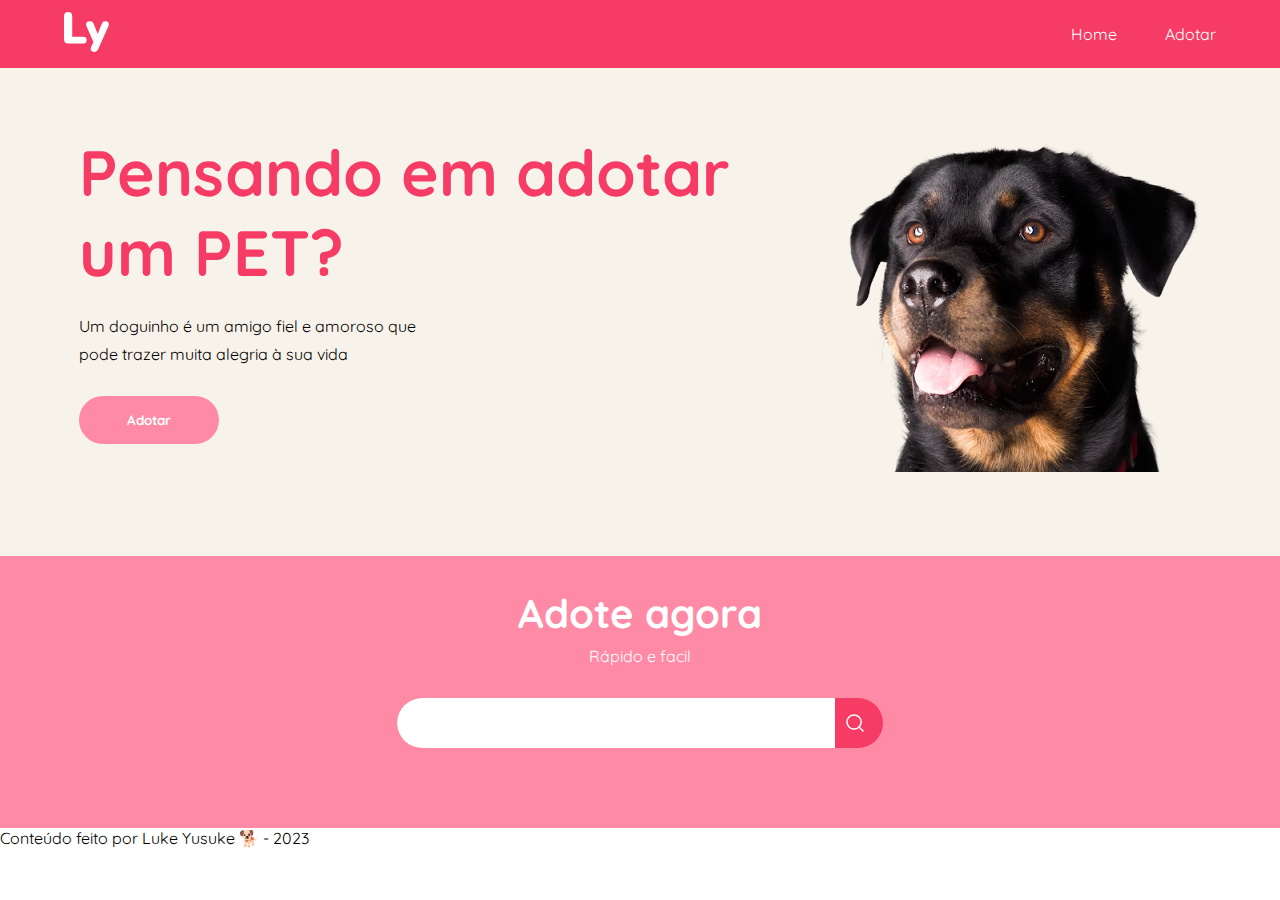
==== index.html @ aa053448 "Cria e estiliza seção de "Busca"" ====
<!DOCTYPE html>
<html lang="pt-BR">
    <head>
        <meta charset="UTF-8">
        <meta http-equiv="X-UA-Compatible" content="IE=edge">
        <meta name="viewport" content="width=device-width, initial-scale=1.0">
        <meta name="description" description="Site para a adoção de cachorros de raça"/>
        <link rel="preconnect" href="https://fonts.googleapis.com">
        <link rel="preconnect" href="https://fonts.gstatic.com" crossorigin>
        <link href="https://fonts.googleapis.com/css2?family=Inter:wght@200;400;500;800&family=Quicksand:wght@400;500;700&display=swap" rel="stylesheet">
        <link rel="stylesheet" type="text/css" href="css/main.css">
        <title> Adote-me </title>
    </head>
    <body>
        <header class="header padding-box">
            <div class="header__logo">
                <img src="./images/logo.svg" alt="Logo do Site">
            </div>
            <nav class="header__menu">
                <a class="header__link" href=".introduce-content">
                    <li class="header__item">Home</li>
                </a>
                <a class="header__link" href=".search-content">
                    <li class="header__item">Adotar</li>
                </a>
            </nav>
        </header>
        <main>
            <section class="introduce-content">
                <div class="introduce-content__box">
                    <div class="introduce-content__text">
                        <h1 class="introduce-content__h1"> Pensando em adotar<br/> um PET? </h1>
                        <p class="introduce-content__p"> Um doguinho é um amigo fiel e amoroso que<br/> pode trazer muita alegria à sua vida</p>
                        <a class="introduce-content__link" href="">
                            <button class="introduce-content__btn"> Adotar </button>
                        </a>
                    </div>
                    <div class="introduce-content__pet">
                        <img src="./images/dog.png" alt="Imagem de um Rottweiler">
                    </div>
                </div>
            </section>
            <section class="search-content">
                <div class="search-content__box">
                    <div class="search-content__text">
                        <h1 class="search-content__text__h1"> Adote agora</h1>
                        <span class="search-content__text__span">
                            Rápido e facil
                        </span>
                    </div>
                    <div class="search-content__position">
                        <div class="search-content__quest">
                            <input class="search-content__quest__input" type="text" name="dog">
                            <img class="search-content__quest__image"src="./images/lupa.svg" alt="">
                        </div>
                    </div>
                </div>
            </section>
        </main>
        <footer class="footer-content">
            <p class="footer-content__p"> Conteúdo feito por Luke Yusuke 🐕 - 2023</p>
        </footer>
    </body>
</html>
---- css/main.css ----
*,
*::before,
*::after {
  font-family: Quicksand, "sans-serif";
  box-sizing: border-box;
  margin: 0;
  padding: 0;
  scroll-behavior: smooth;
}

.header {
  background-color: #F63B65;
  display: flex;
  align-items: center;
  justify-content: space-between;
  max-width: 100%;
  width: 100%;
}
.header__menu {
  display: flex;
  gap: 3rem;
  list-style: none;
}
.header__link {
  text-decoration: none;
  color: #FFF;
  transition: 0.3s;
}
.header__link:hover {
  color: rgba(0, 0, 0, 0.7);
}

.introduce-content {
  background-color: #F8F3EA;
  padding: 2rem 2rem 5rem 2rem;
}
.introduce-content__box {
  display: flex;
  align-items: center;
  justify-content: space-around;
  flex-wrap: wrap;
  max-width: 1366px;
}
.introduce-content__h1 {
  font-size: 4rem;
  color: #F63B65;
}
.introduce-content__p {
  margin: 1.25rem 0 1.75rem 0;
  line-height: 1.75rem;
}
.introduce-content__btn {
  background-color: #FF8AA5;
  color: #FFF;
  cursor: pointer;
  border: none;
  border-radius: 2rem;
  font-weight: bold;
  transition: 0.3s;
  padding: 1rem 3rem;
}
.introduce-content__btn:hover {
  background-color: #f76083;
}

.search-content {
  background-color: #FF8AA5;
  padding: 2rem 2rem 5rem 2rem;
}
.search-content__box {
  max-width: 1366px;
}
.search-content__position {
  display: flex;
  justify-content: center;
  align-items: center;
}
.search-content__text {
  text-align: center;
  color: #FFF;
}
.search-content__text__h1 {
  font-size: 2.5rem;
}
.search-content__text__span {
  display: block;
  margin: 0.5rem 0 2rem 0;
}
.search-content__quest {
  position: relative;
  border-radius: 5rem;
  display: flex;
  align-items: center;
  justify-content: space-between;
  width: 40%;
  background-color: #F63B65;
}
.search-content__quest__input {
  border-radius: 5rem 0 0 5rem;
  border: none;
  font-size: 1.25rem;
  padding-left: 1rem;
  height: 50px;
  outline: 0;
  width: 90%;
}
.search-content__quest__image {
  cursor: pointer;
  right: 1rem;
  position: absolute;
}

.padding-box {
  padding: 0.75rem 4rem;
}

/*# sourceMappingURL=main.css.map */
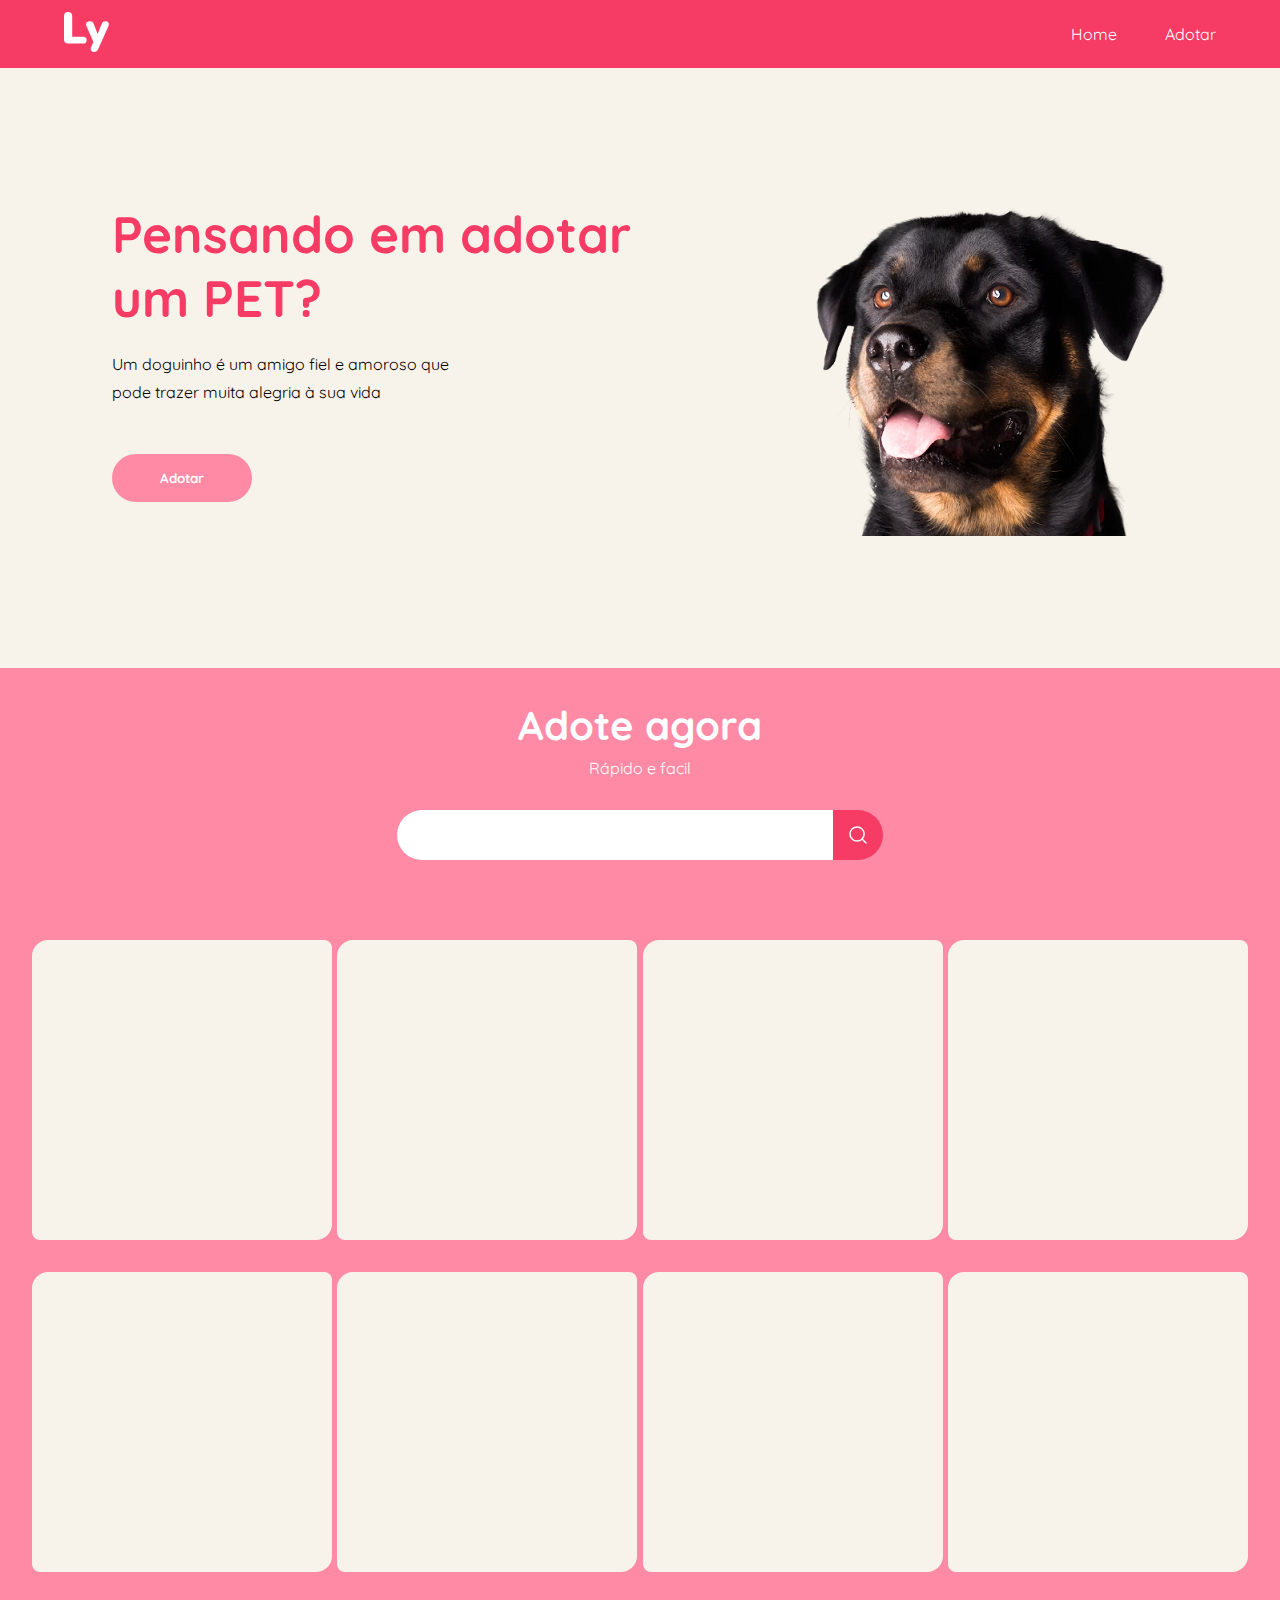
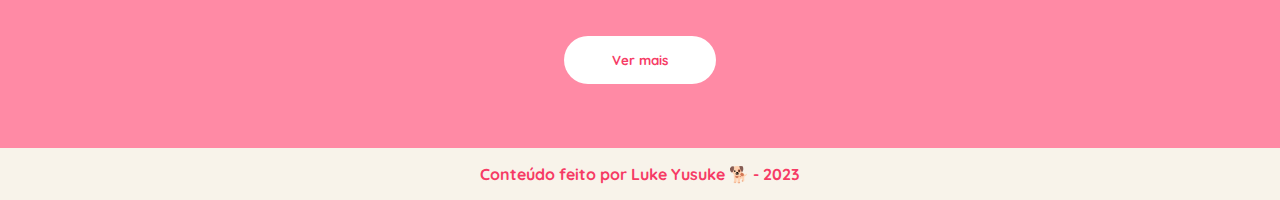
==== commit 9a49a66c: "Adiciona responsividade ao site" ====
--- a/index.html
+++ b/index.html
@@ -13,22 +13,24 @@
     </head>
     <body>
         <header class="header padding-box">
-            <div class="header__logo">
-                <img src="./images/logo.svg" alt="Logo do Site">
+            <div class="header__box">
+                <div class="header__logo">
+                    <img src="./images/logo.svg" alt="Logo do Site">
+                </div>
+                <nav class="header__menu">
+                    <a class="header__link" href="introduce-content">
+                        <li class="header__item">Home</li>
+                    </a>
+                    <a class="header__link" href="search-content">
+                        <li class="header__item">Adotar</li>
+                    </a>
+                </nav>
             </div>
-            <nav class="header__menu">
-                <a class="header__link" href=".introduce-content">
-                    <li class="header__item">Home</li>
-                </a>
-                <a class="header__link" href=".search-content">
-                    <li class="header__item">Adotar</li>
-                </a>
-            </nav>
         </header>
         <main>
             <section class="introduce-content">
                 <div class="introduce-content__box">
-                    <div class="introduce-content__text">
+                    <div class="introduce-content__box__text">
                         <h1 class="introduce-content__h1"> Pensando em adotar<br/> um PET? </h1>
                         <p class="introduce-content__p"> Um doguinho é um amigo fiel e amoroso que<br/> pode trazer muita alegria à sua vida</p>
                         <a class="introduce-content__link" href="">
@@ -41,24 +43,39 @@
                 </div>
             </section>
             <section class="search-content">
-                <div class="search-content__box">
+                <div class="search-content__main-box">
                     <div class="search-content__text">
-                        <h1 class="search-content__text__h1"> Adote agora</h1>
-                        <span class="search-content__text__span">
-                            Rápido e facil
-                        </span>
+                        <h1 class="search-content__text__h1"> Adote agora </h1>
+                        <span class="search-content__text__span"> Rápido e facil </span>
                     </div>
-                    <div class="search-content__position">
+                    <div class="position">
                         <div class="search-content__quest">
                             <input class="search-content__quest__input" type="text" name="dog">
-                            <img class="search-content__quest__image"src="./images/lupa.svg" alt="">
+                            <div class="position search-content__quest__image">
+                                <img src="./images/lupa.svg" alt="Ícone para pesquisar">
+                            </div>
                         </div>
+                    </div>
+                    <div class="search-content__dogs">
+                        <div class="search-content__dogs__box"></div>
+                        <div class="search-content__dogs__box"></div>
+                        <div class="search-content__dogs__box"></div>
+                        <div class="search-content__dogs__box"></div>
+                        <div class="search-content__dogs__box"></div>
+                        <div class="search-content__dogs__box"></div>
+                        <div class="search-content__dogs__box"></div>
+                        <div class="search-content__dogs__box"></div>
+                    </div>
+                    <div class="position">
+                        <button class="search-content__btn">Ver mais</button>
                     </div>
                 </div>
             </section>
         </main>
         <footer class="footer-content">
-            <p class="footer-content__p"> Conteúdo feito por Luke Yusuke 🐕 - 2023</p>
+            <div class="footer-content__box">
+                <p class="footer-content__p"> Conteúdo feito por Luke Yusuke 🐕 - 2023</p>
+            </div>
         </footer>
     </body>
 </html>--- a/css/main.css
+++ b/css/main.css
@@ -10,11 +10,12 @@
 
 .header {
   background-color: #F63B65;
+}
+.header__box {
   display: flex;
   align-items: center;
   justify-content: space-between;
-  max-width: 100%;
-  width: 100%;
+  max-width: 1466px;
 }
 .header__menu {
   display: flex;
@@ -32,7 +33,7 @@
 
 .introduce-content {
   background-color: #F8F3EA;
-  padding: 2rem 2rem 5rem 2rem;
+  padding: 6rem 2rem 8rem 2rem;
 }
 .introduce-content__box {
   display: flex;
@@ -41,17 +42,23 @@
   flex-wrap: wrap;
   max-width: 1366px;
 }
+@media (max-width: 785px) {
+  .introduce-content__box {
+    text-align: center;
+    justify-content: center;
+  }
+}
 .introduce-content__h1 {
-  font-size: 4rem;
+  font-size: clamp(1.75rem, 4vw, 4rem);
   color: #F63B65;
 }
 .introduce-content__p {
-  margin: 1.25rem 0 1.75rem 0;
+  margin: 1.25rem 0 3rem 0;
   line-height: 1.75rem;
 }
 .introduce-content__btn {
+  color: #FFF;
   background-color: #FF8AA5;
-  color: #FFF;
   cursor: pointer;
   border: none;
   border-radius: 2rem;
@@ -59,21 +66,27 @@
   transition: 0.3s;
   padding: 1rem 3rem;
 }
+@media (max-width: 785px) {
+  .introduce-content__btn {
+    padding: 1rem 4rem;
+  }
+}
 .introduce-content__btn:hover {
   background-color: #f76083;
+}
+@media (max-width: 785px) {
+  .introduce-content__pet {
+    order: -1;
+    margin-bottom: 3rem;
+  }
 }
 
 .search-content {
   background-color: #FF8AA5;
-  padding: 2rem 2rem 5rem 2rem;
+  padding: 2rem 2rem 2rem 2rem;
 }
-.search-content__box {
+.search-content__main-box {
   max-width: 1366px;
-}
-.search-content__position {
-  display: flex;
-  justify-content: center;
-  align-items: center;
 }
 .search-content__text {
   text-align: center;
@@ -86,14 +99,22 @@
   display: block;
   margin: 0.5rem 0 2rem 0;
 }
+.search-content .position {
+  display: flex;
+  justify-content: center;
+  align-items: center;
+}
 .search-content__quest {
   position: relative;
-  border-radius: 5rem;
   display: flex;
   align-items: center;
   justify-content: space-between;
   width: 40%;
-  background-color: #F63B65;
+}
+@media (max-width: 660px) {
+  .search-content__quest {
+    width: 80%;
+  }
 }
 .search-content__quest__input {
   border-radius: 5rem 0 0 5rem;
@@ -102,12 +123,60 @@
   padding-left: 1rem;
   height: 50px;
   outline: 0;
-  width: 90%;
+  width: 100%;
 }
 .search-content__quest__image {
+  background-color: #F63B65;
+  border-radius: 0 5rem 5rem 0;
+  padding: 1rem;
+  height: 50px;
+  width: 50px;
   cursor: pointer;
-  right: 1rem;
-  position: absolute;
+}
+.search-content__dogs {
+  margin-top: 5rem;
+  display: flex;
+  flex-wrap: wrap;
+  justify-content: space-between;
+}
+@media (max-width: 660px) {
+  .search-content__dogs {
+    justify-content: center;
+  }
+}
+.search-content__dogs__box {
+  background-color: #F8F3EA;
+  border-radius: 1rem 0.5rem 1rem 0.5rem;
+  margin-bottom: 2rem;
+  height: 300px;
+  width: 300px;
+}
+.search-content__btn {
+  color: #F63B65;
+  background-color: #FFF;
+  cursor: pointer;
+  border: none;
+  border-radius: 2rem;
+  font-weight: bold;
+  transition: 0.3s;
+  padding: 1rem 3rem;
+  margin: 2rem 0;
+}
+.search-content__btn:hover {
+  background-color: #ebe8e8;
+}
+
+.footer-content {
+  background-color: #F8F3EA;
+  padding: 1rem;
+}
+.footer-content__box {
+  max-width: 1366px;
+}
+.footer-content__p {
+  color: #F63B65;
+  font-weight: bold;
+  text-align: center;
 }
 
 .padding-box {
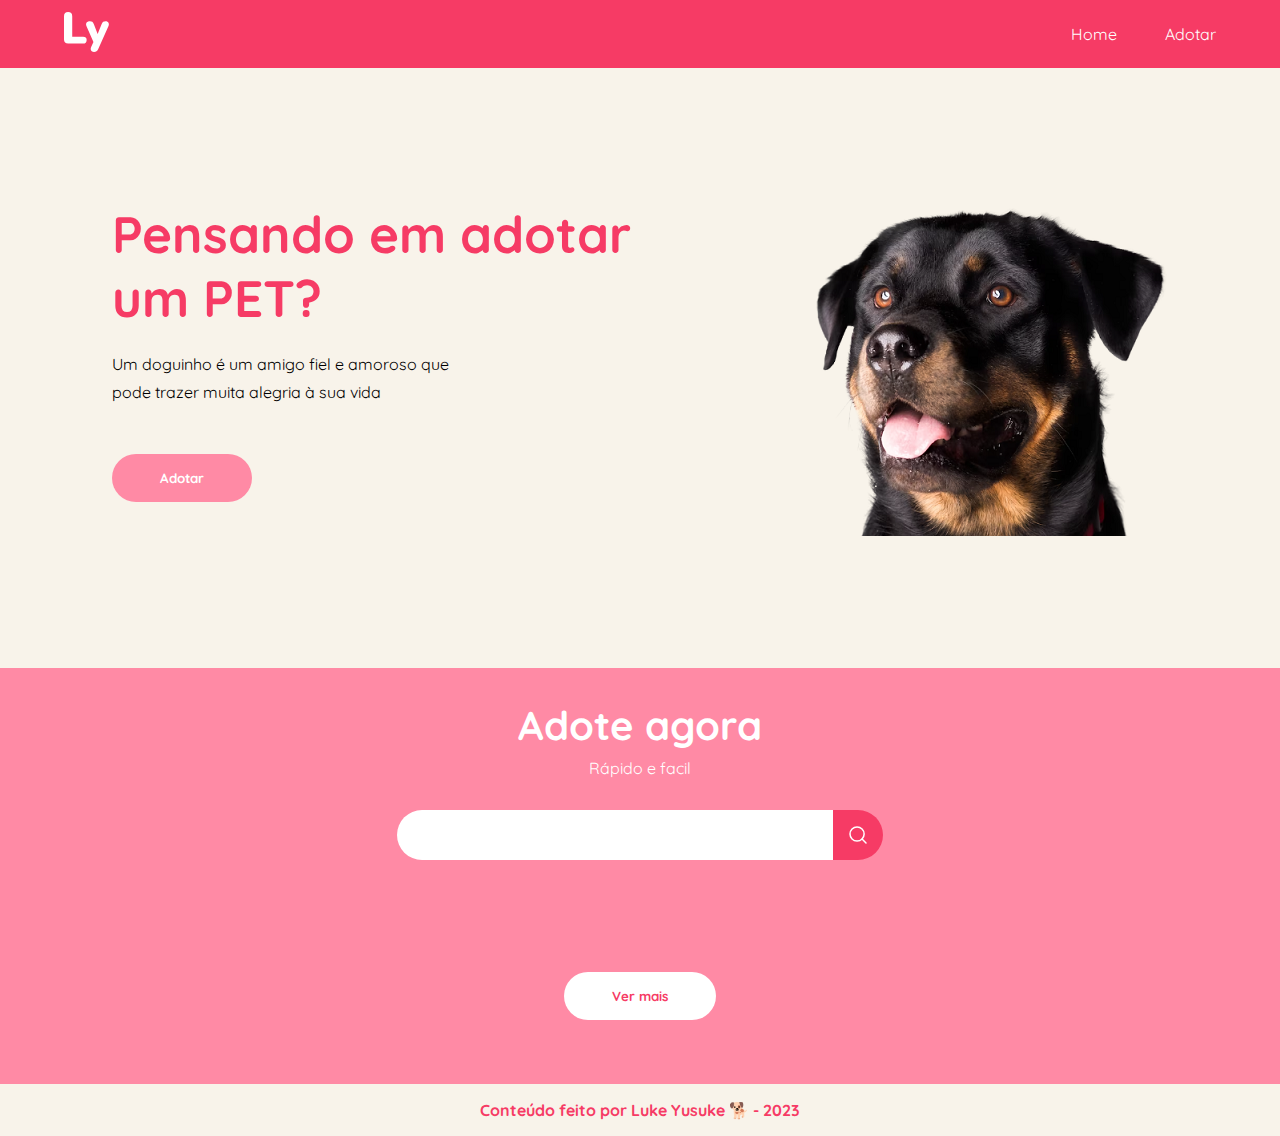
==== commit 3ec8b214: "Mostra e estiliza dados de cada cão;" ====
--- a/index.html
+++ b/index.html
@@ -57,14 +57,6 @@
                         </div>
                     </div>
                     <div class="search-content__dogs">
-                        <div class="search-content__dogs__box"></div>
-                        <div class="search-content__dogs__box"></div>
-                        <div class="search-content__dogs__box"></div>
-                        <div class="search-content__dogs__box"></div>
-                        <div class="search-content__dogs__box"></div>
-                        <div class="search-content__dogs__box"></div>
-                        <div class="search-content__dogs__box"></div>
-                        <div class="search-content__dogs__box"></div>
                     </div>
                     <div class="position">
                         <button class="search-content__btn">Ver mais</button>
@@ -77,5 +69,6 @@
                 <p class="footer-content__p"> Conteúdo feito por Luke Yusuke 🐕 - 2023</p>
             </div>
         </footer>
+        <script src="js/scripts.js" defer></script>
     </body>
 </html>--- a/css/main.css
+++ b/css/main.css
@@ -138,6 +138,7 @@
   display: flex;
   flex-wrap: wrap;
   justify-content: space-between;
+  position: relative;
 }
 @media (max-width: 660px) {
   .search-content__dogs {
@@ -148,8 +149,65 @@
   background-color: #F8F3EA;
   border-radius: 1rem 0.5rem 1rem 0.5rem;
   margin-bottom: 2rem;
-  height: 300px;
+  height: 430px;
+  position: relative;
+  overflow: hidden;
   width: 300px;
+}
+@media (max-width: 660px) {
+  .search-content__dogs__box {
+    width: 95%;
+    margin-bottom: 3rem;
+  }
+}
+.search-content__dogs__img {
+  border-radius: 1rem 0.5rem 0 0;
+  object-fit: cover;
+  object-position: top;
+  transition: 0.5s;
+  height: 240px;
+  width: 100%;
+}
+.search-content__dogs__img:hover {
+  transform: scale(1.1);
+}
+.search-content__dogs__h3 {
+  font-size: 1rem;
+  padding: 0.5rem 0 0 1rem;
+  font-weight: bold;
+  bottom: 1rem;
+}
+.search-content__dogs__p {
+  padding-left: 1rem;
+  line-height: 1.35rem;
+  width: 90%;
+  font-size: 0.9rem;
+  color: #494949;
+}
+.search-content__dogs__span {
+  color: #FF8AA5;
+  display: block;
+  font-weight: bold;
+  font-size: 0.85rem;
+  padding: 0.25rem 0 0.75rem 1rem;
+}
+.search-content__dogs__btn {
+  color: #FFF;
+  background-color: #F63B65;
+  cursor: pointer;
+  border: none;
+  border-radius: 2rem;
+  font-weight: bold;
+  transition: 0.3s;
+  padding: 1rem 3rem;
+  border-radius: 0;
+  bottom: 0;
+  position: absolute;
+  transition: 0.5s;
+  width: 100%;
+}
+.search-content__dogs__btn:hover {
+  background-color: #fa2251;
 }
 .search-content__btn {
   color: #F63B65;
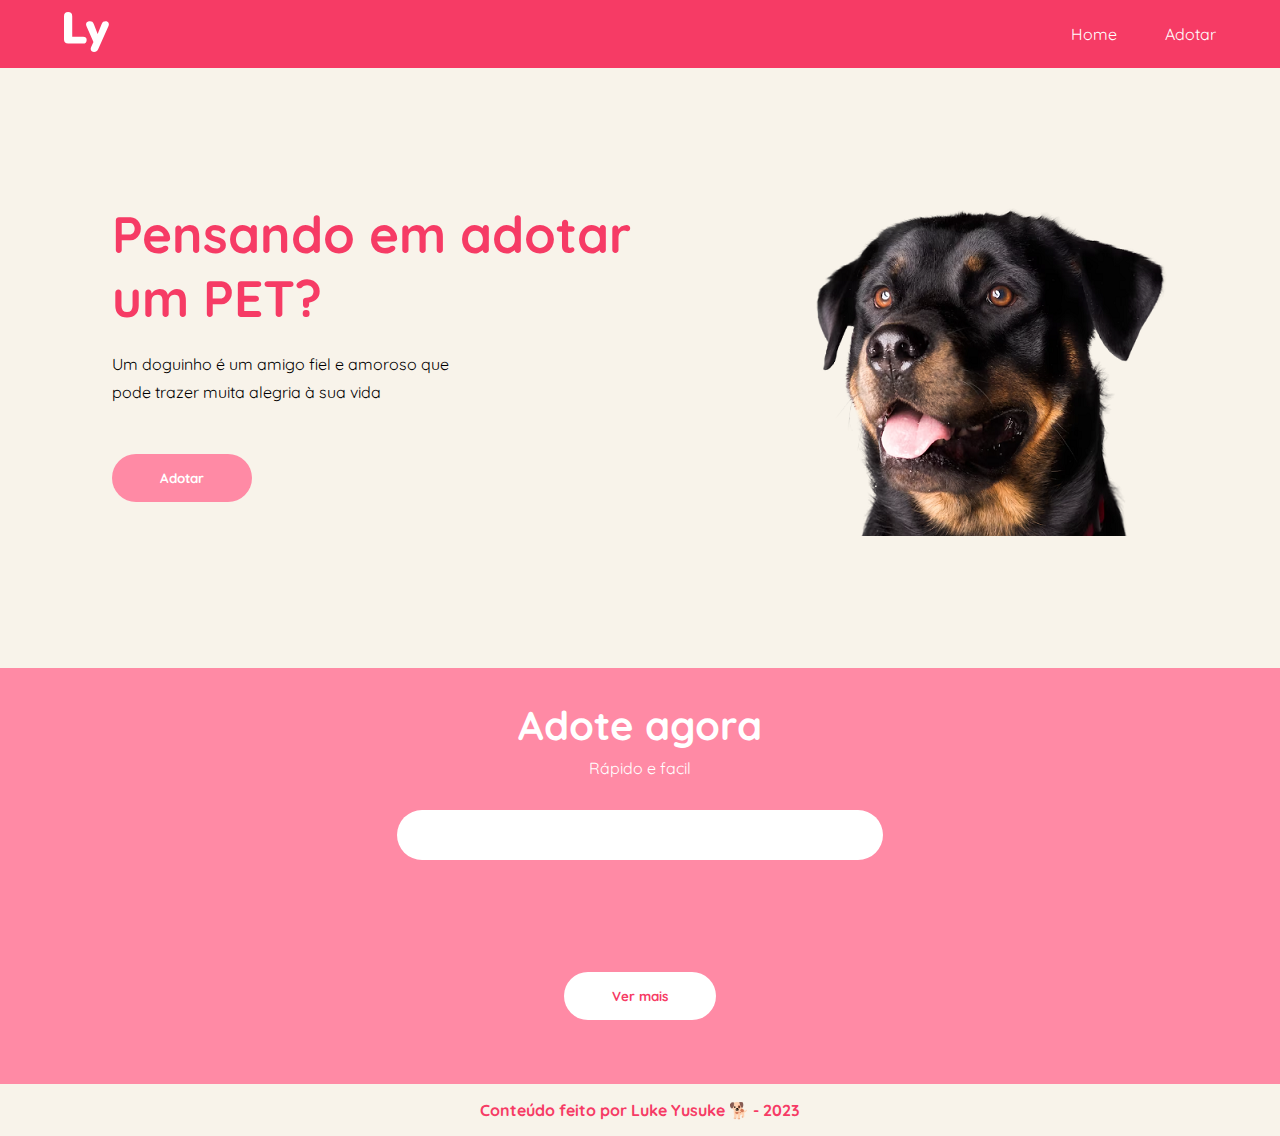
==== commit 7d9f4a47: "🛠️ Refatorando código" ====
--- a/index.html
+++ b/index.html
@@ -5,10 +5,11 @@
         <meta http-equiv="X-UA-Compatible" content="IE=edge">
         <meta name="viewport" content="width=device-width, initial-scale=1.0">
         <meta name="description" description="Site para a adoção de cachorros de raça"/>
+        <script src="https://cdn.jsdelivr.net/npm/axios/dist/axios.min.js"></script>
         <link rel="preconnect" href="https://fonts.googleapis.com">
         <link rel="preconnect" href="https://fonts.gstatic.com" crossorigin>
         <link href="https://fonts.googleapis.com/css2?family=Inter:wght@200;400;500;800&family=Quicksand:wght@400;500;700&display=swap" rel="stylesheet">
-        <link rel="stylesheet" type="text/css" href="css/main.css">
+        <link rel="stylesheet" type="text/css" href="css/main.min.css">
         <title> Adote-me </title>
     </head>
     <body>
@@ -50,13 +51,24 @@
                     </div>
                     <div class="position">
                         <div class="search-content__quest">
-                            <input class="search-content__quest__input" type="text" name="dog">
-                            <div class="position search-content__quest__image">
-                                <img src="./images/lupa.svg" alt="Ícone para pesquisar">
+                            <input class="search-content__quest__input" type="text">
+                            <div class="position search-content__quest__image active">
+                                <figure>
+                                    <img src="./images/clean.svg" alt="Ícone para pesquisar">
+                                </figure>
                             </div>
                         </div>
                     </div>
                     <div class="search-content__dogs">
+                        <div class="search-content__dogs__box">
+                            <figure>
+                                <img src="" class="search-content__dogs__img" data-image></img>
+                            </figure>
+                            <h3 class="search-content__dogs__h3" data-name></h3>
+                            <span class="search-content__dogs__span" data-life></span>
+                            <p class="search-content__dogs__p" data-temperament></p>
+                            <button class="search-content__dogs__btn" data-btn>Adotar</button>
+                        </div>
                     </div>
                     <div class="position">
                         <button class="search-content__btn">Ver mais</button>
--- a/css/main.min.css
+++ b/css/main.min.css
@@ -0,0 +1 @@
+*,*::before,*::after{font-family:Quicksand,"sans-serif";box-sizing:border-box;margin:0;padding:0;scroll-behavior:smooth}.header{background-color:#f63b65}.header__box{display:flex;align-items:center;justify-content:space-between;max-width:1466px}.header__menu{display:flex;gap:3rem;list-style:none}.header__link{text-decoration:none;color:#fff;transition:.3s}.header__link:hover{color:rgba(0,0,0,.7)}.introduce-content{background-color:#f8f3ea;padding:6rem 2rem 8rem 2rem}.introduce-content__box{display:flex;align-items:center;justify-content:space-around;flex-wrap:wrap;max-width:1366px}@media(max-width: 785px){.introduce-content__box{text-align:center;justify-content:center}}.introduce-content__h1{font-size:clamp(1.75rem,4vw,4rem);color:#f63b65}.introduce-content__p{margin:1.25rem 0 3rem 0;line-height:1.75rem}.introduce-content__btn{color:#fff;background-color:#ff8aa5;cursor:pointer;border:none;border-radius:2rem;font-weight:bold;transition:.3s;padding:1rem 3rem}@media(max-width: 785px){.introduce-content__btn{padding:1rem 4rem}}.introduce-content__btn:hover{background-color:#f76083}@media(max-width: 785px){.introduce-content__pet{order:-1;margin-bottom:3rem}}.search-content{background-color:#ff8aa5;padding:2rem 2rem 2rem 2rem}.search-content__main-box{max-width:1366px}.search-content__text{text-align:center;color:#fff}.search-content__text__h1{font-size:2.5rem}.search-content__text__span{display:block;margin:.5rem 0 2rem 0}.search-content .position{display:flex;justify-content:center;align-items:center}.search-content__quest{position:relative;display:flex;align-items:center;justify-content:space-between;width:40%}@media(max-width: 660px){.search-content__quest{width:80%}}.search-content__quest__input{border-radius:5rem;border:none;font-size:1.25rem;padding-left:1rem;height:50px;outline:0;width:100%}.search-content__quest__image{cursor:pointer;position:absolute;right:.75rem}.search-content__quest .active{visibility:hidden}.search-content__dogs{margin-top:5rem;display:flex;flex-wrap:wrap;justify-content:space-between;position:relative}@media(max-width: 660px){.search-content__dogs{justify-content:center}}.search-content__dogs__box{background-color:#f8f3ea;border-radius:1rem .5rem 1rem .5rem;margin-bottom:2rem;height:430px;position:relative;overflow:hidden;width:300px}.search-content__dogs__box:first-child{display:none}@media(max-width: 660px){.search-content__dogs__box{width:95%;margin-bottom:3rem}}.search-content__dogs .hide{display:none}.search-content__dogs__img{border-radius:1rem .5rem 0 0;object-fit:cover;object-position:top;transition:.5s;height:240px;width:100%}.search-content__dogs__img:hover{transform:scale(1.1)}.search-content__dogs__h3{font-size:1rem;padding:.5rem 0 0 1rem;font-weight:bold;bottom:1rem}.search-content__dogs__p{padding-left:1rem;line-height:1.35rem;width:90%;font-size:.9rem;color:#494949}.search-content__dogs__span{color:#ff8aa5;display:block;font-weight:bold;font-size:.85rem;padding:.25rem 0 .75rem 1rem}.search-content__dogs__btn{color:#fff;background-color:#f63b65;cursor:pointer;border:none;border-radius:2rem;font-weight:bold;transition:.3s;padding:1rem 3rem;border-radius:0;bottom:0;position:absolute;transition:.5s;width:100%}.search-content__dogs__btn:hover{background-color:#fa2251}.search-content__btn{color:#f63b65;background-color:#fff;cursor:pointer;border:none;border-radius:2rem;font-weight:bold;transition:.3s;padding:1rem 3rem;margin:2rem 0}.search-content__btn:hover{background-color:#ebe8e8}.footer-content{background-color:#f8f3ea;padding:1rem}.footer-content__box{max-width:1366px}.footer-content__p{color:#f63b65;font-weight:bold;text-align:center}.padding-box{padding:.75rem 4rem}/*# sourceMappingURL=main.min.css.map */
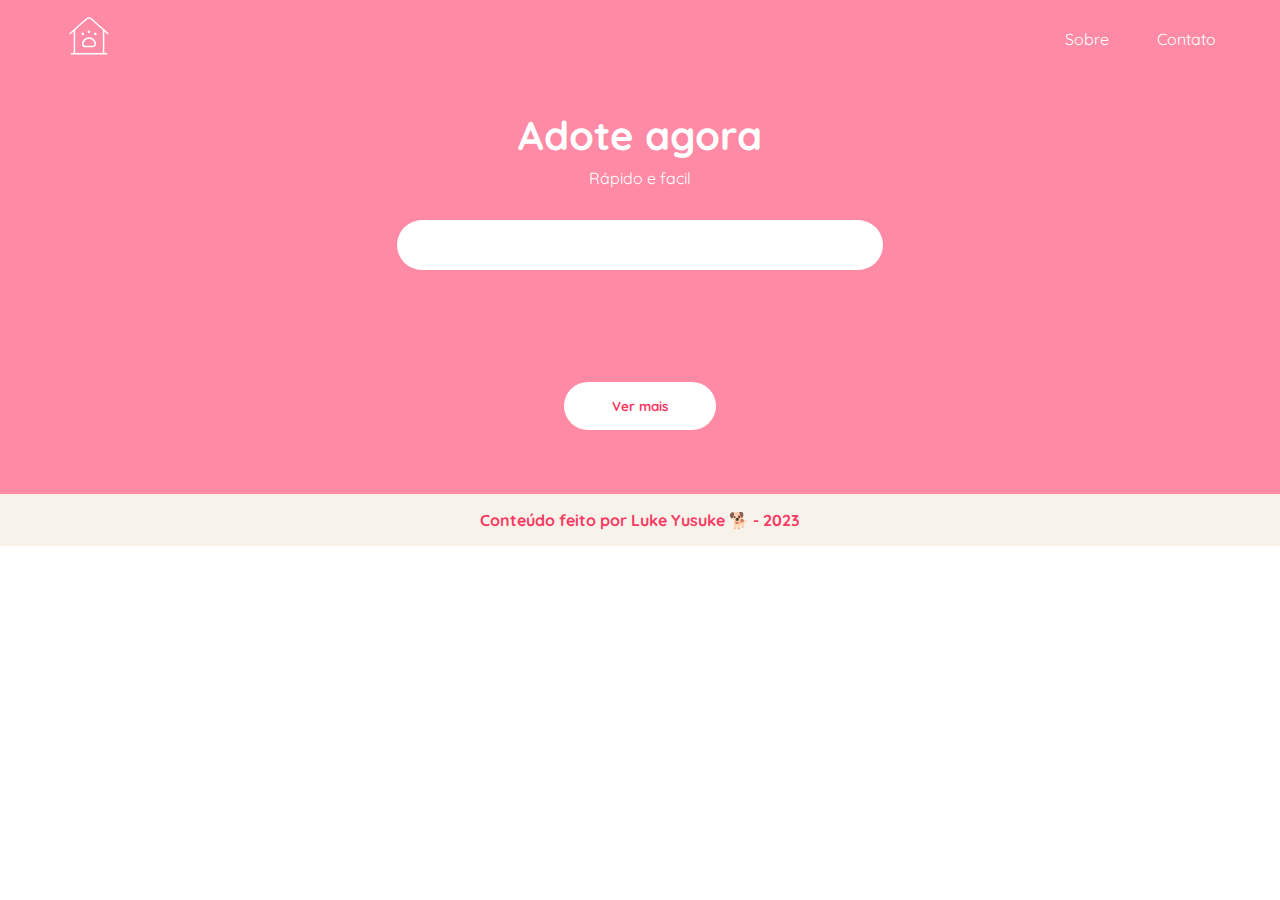
==== commit 69aeb658: "🛠️ Refatora Código" ====
--- a/index.html
+++ b/index.html
@@ -6,6 +6,7 @@
         <meta name="viewport" content="width=device-width, initial-scale=1.0">
         <meta name="description" description="Site para a adoção de cachorros de raça"/>
         <script src="https://cdn.jsdelivr.net/npm/axios/dist/axios.min.js"></script>
+        <link rel="icon" type="image/x-icon" href="/images/icon.ico">
         <link rel="preconnect" href="https://fonts.googleapis.com">
         <link rel="preconnect" href="https://fonts.gstatic.com" crossorigin>
         <link href="https://fonts.googleapis.com/css2?family=Inter:wght@200;400;500;800&family=Quicksand:wght@400;500;700&display=swap" rel="stylesheet">
@@ -19,30 +20,12 @@
                     <img src="./images/logo.svg" alt="Logo do Site">
                 </div>
                 <nav class="header__menu">
-                    <a class="header__link" href="introduce-content">
-                        <li class="header__item">Home</li>
-                    </a>
-                    <a class="header__link" href="search-content">
-                        <li class="header__item">Adotar</li>
-                    </a>
+                    <li class="header__item">Sobre</li>
+                    <li class="header__item">Contato</li>
                 </nav>
             </div>
         </header>
         <main>
-            <section class="introduce-content">
-                <div class="introduce-content__box">
-                    <div class="introduce-content__box__text">
-                        <h1 class="introduce-content__h1"> Pensando em adotar<br/> um PET? </h1>
-                        <p class="introduce-content__p"> Um doguinho é um amigo fiel e amoroso que<br/> pode trazer muita alegria à sua vida</p>
-                        <a class="introduce-content__link" href="">
-                            <button class="introduce-content__btn"> Adotar </button>
-                        </a>
-                    </div>
-                    <div class="introduce-content__pet">
-                        <img src="./images/dog.png" alt="Imagem de um Rottweiler">
-                    </div>
-                </div>
-            </section>
             <section class="search-content">
                 <div class="search-content__main-box">
                     <div class="search-content__text">
--- a/css/main.min.css
+++ b/css/main.min.css
@@ -1 +1 @@
-*,*::before,*::after{font-family:Quicksand,"sans-serif";box-sizing:border-box;margin:0;padding:0;scroll-behavior:smooth}.header{background-color:#f63b65}.header__box{display:flex;align-items:center;justify-content:space-between;max-width:1466px}.header__menu{display:flex;gap:3rem;list-style:none}.header__link{text-decoration:none;color:#fff;transition:.3s}.header__link:hover{color:rgba(0,0,0,.7)}.introduce-content{background-color:#f8f3ea;padding:6rem 2rem 8rem 2rem}.introduce-content__box{display:flex;align-items:center;justify-content:space-around;flex-wrap:wrap;max-width:1366px}@media(max-width: 785px){.introduce-content__box{text-align:center;justify-content:center}}.introduce-content__h1{font-size:clamp(1.75rem,4vw,4rem);color:#f63b65}.introduce-content__p{margin:1.25rem 0 3rem 0;line-height:1.75rem}.introduce-content__btn{color:#fff;background-color:#ff8aa5;cursor:pointer;border:none;border-radius:2rem;font-weight:bold;transition:.3s;padding:1rem 3rem}@media(max-width: 785px){.introduce-content__btn{padding:1rem 4rem}}.introduce-content__btn:hover{background-color:#f76083}@media(max-width: 785px){.introduce-content__pet{order:-1;margin-bottom:3rem}}.search-content{background-color:#ff8aa5;padding:2rem 2rem 2rem 2rem}.search-content__main-box{max-width:1366px}.search-content__text{text-align:center;color:#fff}.search-content__text__h1{font-size:2.5rem}.search-content__text__span{display:block;margin:.5rem 0 2rem 0}.search-content .position{display:flex;justify-content:center;align-items:center}.search-content__quest{position:relative;display:flex;align-items:center;justify-content:space-between;width:40%}@media(max-width: 660px){.search-content__quest{width:80%}}.search-content__quest__input{border-radius:5rem;border:none;font-size:1.25rem;padding-left:1rem;height:50px;outline:0;width:100%}.search-content__quest__image{cursor:pointer;position:absolute;right:.75rem}.search-content__quest .active{visibility:hidden}.search-content__dogs{margin-top:5rem;display:flex;flex-wrap:wrap;justify-content:space-between;position:relative}@media(max-width: 660px){.search-content__dogs{justify-content:center}}.search-content__dogs__box{background-color:#f8f3ea;border-radius:1rem .5rem 1rem .5rem;margin-bottom:2rem;height:430px;position:relative;overflow:hidden;width:300px}.search-content__dogs__box:first-child{display:none}@media(max-width: 660px){.search-content__dogs__box{width:95%;margin-bottom:3rem}}.search-content__dogs .hide{display:none}.search-content__dogs__img{border-radius:1rem .5rem 0 0;object-fit:cover;object-position:top;transition:.5s;height:240px;width:100%}.search-content__dogs__img:hover{transform:scale(1.1)}.search-content__dogs__h3{font-size:1rem;padding:.5rem 0 0 1rem;font-weight:bold;bottom:1rem}.search-content__dogs__p{padding-left:1rem;line-height:1.35rem;width:90%;font-size:.9rem;color:#494949}.search-content__dogs__span{color:#ff8aa5;display:block;font-weight:bold;font-size:.85rem;padding:.25rem 0 .75rem 1rem}.search-content__dogs__btn{color:#fff;background-color:#f63b65;cursor:pointer;border:none;border-radius:2rem;font-weight:bold;transition:.3s;padding:1rem 3rem;border-radius:0;bottom:0;position:absolute;transition:.5s;width:100%}.search-content__dogs__btn:hover{background-color:#fa2251}.search-content__btn{color:#f63b65;background-color:#fff;cursor:pointer;border:none;border-radius:2rem;font-weight:bold;transition:.3s;padding:1rem 3rem;margin:2rem 0}.search-content__btn:hover{background-color:#ebe8e8}.footer-content{background-color:#f8f3ea;padding:1rem}.footer-content__box{max-width:1366px}.footer-content__p{color:#f63b65;font-weight:bold;text-align:center}.padding-box{padding:.75rem 4rem}/*# sourceMappingURL=main.min.css.map */
+*,*::before,*::after{font-family:Quicksand,"sans-serif";box-sizing:border-box;margin:0;padding:0;scroll-behavior:smooth}.header{background-color:#ff8aa5}.header__box{display:flex;align-items:center;justify-content:space-between;max-width:1466px}.header__logo{cursor:pointer}.header__menu{display:flex;gap:3rem;list-style:none}.header__item{text-decoration:none;color:#fff;cursor:pointer;transition:.3s}.header__item:hover{color:rgba(0,0,0,.7)}.search-content{background-color:#ff8aa5;padding:2rem 2rem 2rem 2rem}.search-content__main-box{max-width:1366px}.search-content__text{text-align:center;color:#fff}.search-content__text__h1{font-size:2.5rem}.search-content__text__span{display:block;margin:.5rem 0 2rem 0}.search-content .position{display:flex;justify-content:center;align-items:center}.search-content__quest{position:relative;display:flex;align-items:center;justify-content:space-between;width:40%}@media(max-width: 660px){.search-content__quest{width:80%}}.search-content__quest__input{border-radius:5rem;border:none;font-size:1.25rem;padding-left:1rem;height:50px;outline:0;width:100%}.search-content__quest__image{cursor:pointer;position:absolute;right:.75rem}.search-content__quest .active{visibility:hidden}.search-content__dogs{margin-top:5rem;display:flex;flex-wrap:wrap;justify-content:space-between;position:relative}@media(max-width: 660px){.search-content__dogs{justify-content:center}}.search-content__dogs__box{background-color:#f8f3ea;border-radius:1rem .5rem 1rem .5rem;margin-bottom:2rem;height:430px;position:relative;overflow:hidden;width:300px}.search-content__dogs__box:first-child{display:none}@media(max-width: 660px){.search-content__dogs__box{width:95%;margin-bottom:3rem}}.search-content__dogs .hide{display:none}.search-content__dogs__img{border-radius:1rem .5rem 0 0;object-fit:cover;object-position:top;transition:.5s;height:240px;width:100%}.search-content__dogs__img:hover{transform:scale(1.1)}.search-content__dogs__h3{font-size:1rem;padding:.5rem 0 0 1rem;font-weight:bold;bottom:1rem}.search-content__dogs__p{padding-left:1rem;line-height:1.35rem;width:90%;font-size:.9rem;color:#494949}.search-content__dogs__span{color:#ff8aa5;display:block;font-weight:bold;font-size:.85rem;padding:.25rem 0 .75rem 1rem}.search-content__dogs__btn{color:#fff;background-color:#f63b65;cursor:pointer;border:none;border-radius:2rem;font-weight:bold;transition:.3s;padding:1rem 3rem;border-radius:0;bottom:0;position:absolute;transition:.5s;width:100%}.search-content__dogs__btn:hover{background-color:#fa2251}.search-content__btn{color:#f63b65;background-color:#fff;cursor:pointer;border:none;border-radius:2rem;font-weight:bold;transition:.3s;padding:1rem 3rem;margin:2rem 0}.search-content__btn:hover{background-color:#ebe8e8}.footer-content{background-color:#f8f3ea;padding:1rem}.footer-content__box{max-width:1366px}.footer-content__p{color:#f63b65;font-weight:bold;text-align:center}.padding-box{padding:.75rem 4rem}/*# sourceMappingURL=main.min.css.map */
